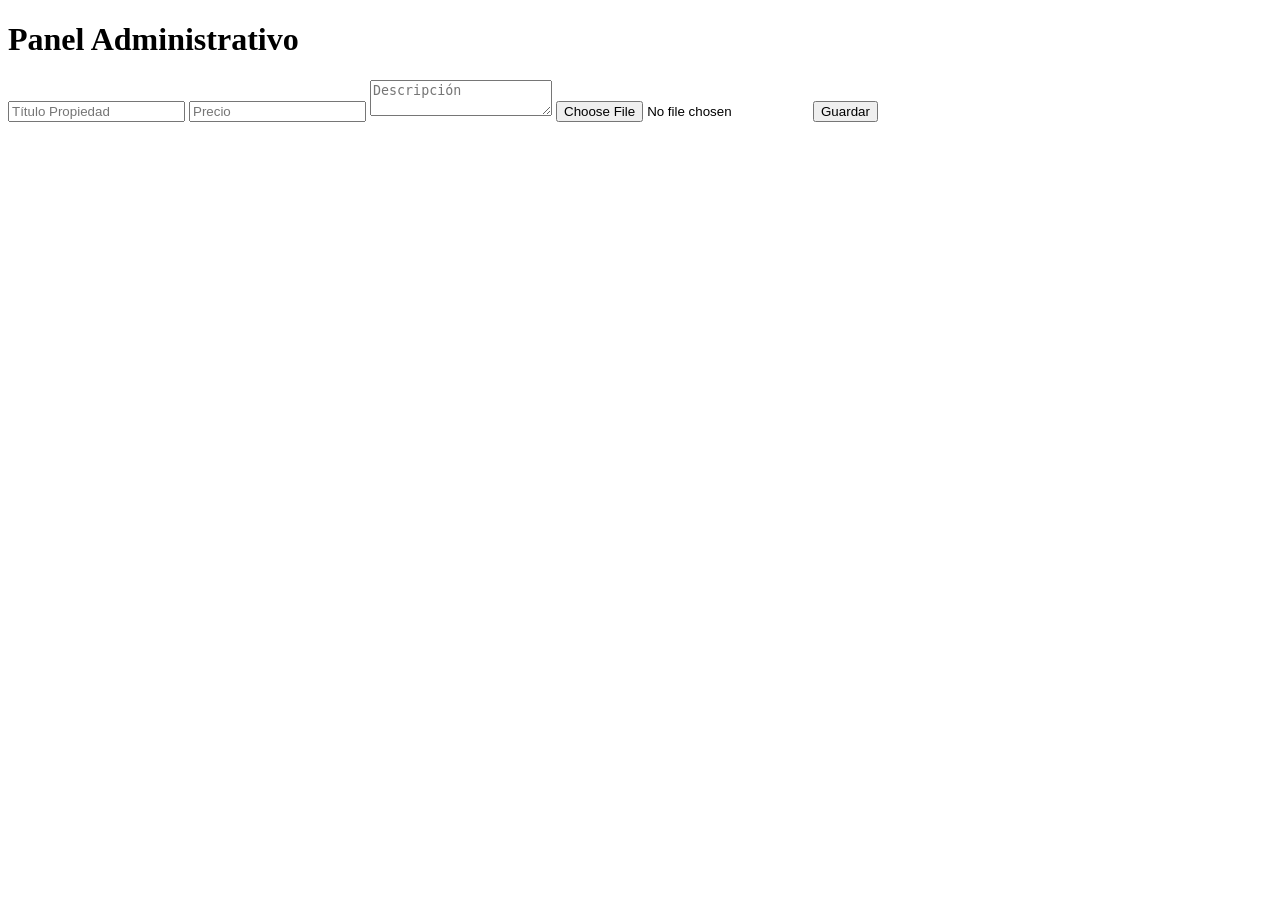
==== contacto.html @ e04fdd80 "first commit" ====
<!DOCTYPE html>
<html>

<head>
<title>Dashboard</title>
<link rel="stylesheet" href="dashboard.css">
</head>

<body>

<h1>Panel Administrativo</h1>

<form>

<input type="text"
placeholder="Título Propiedad">

<input type="text"
placeholder="Precio">

<textarea
placeholder="Descripción">
</textarea>

<input type="file">

<button type="submit">
Guardar
</button>

</form>

<div id="listadoPropiedades">

</div>

</body>
</html>
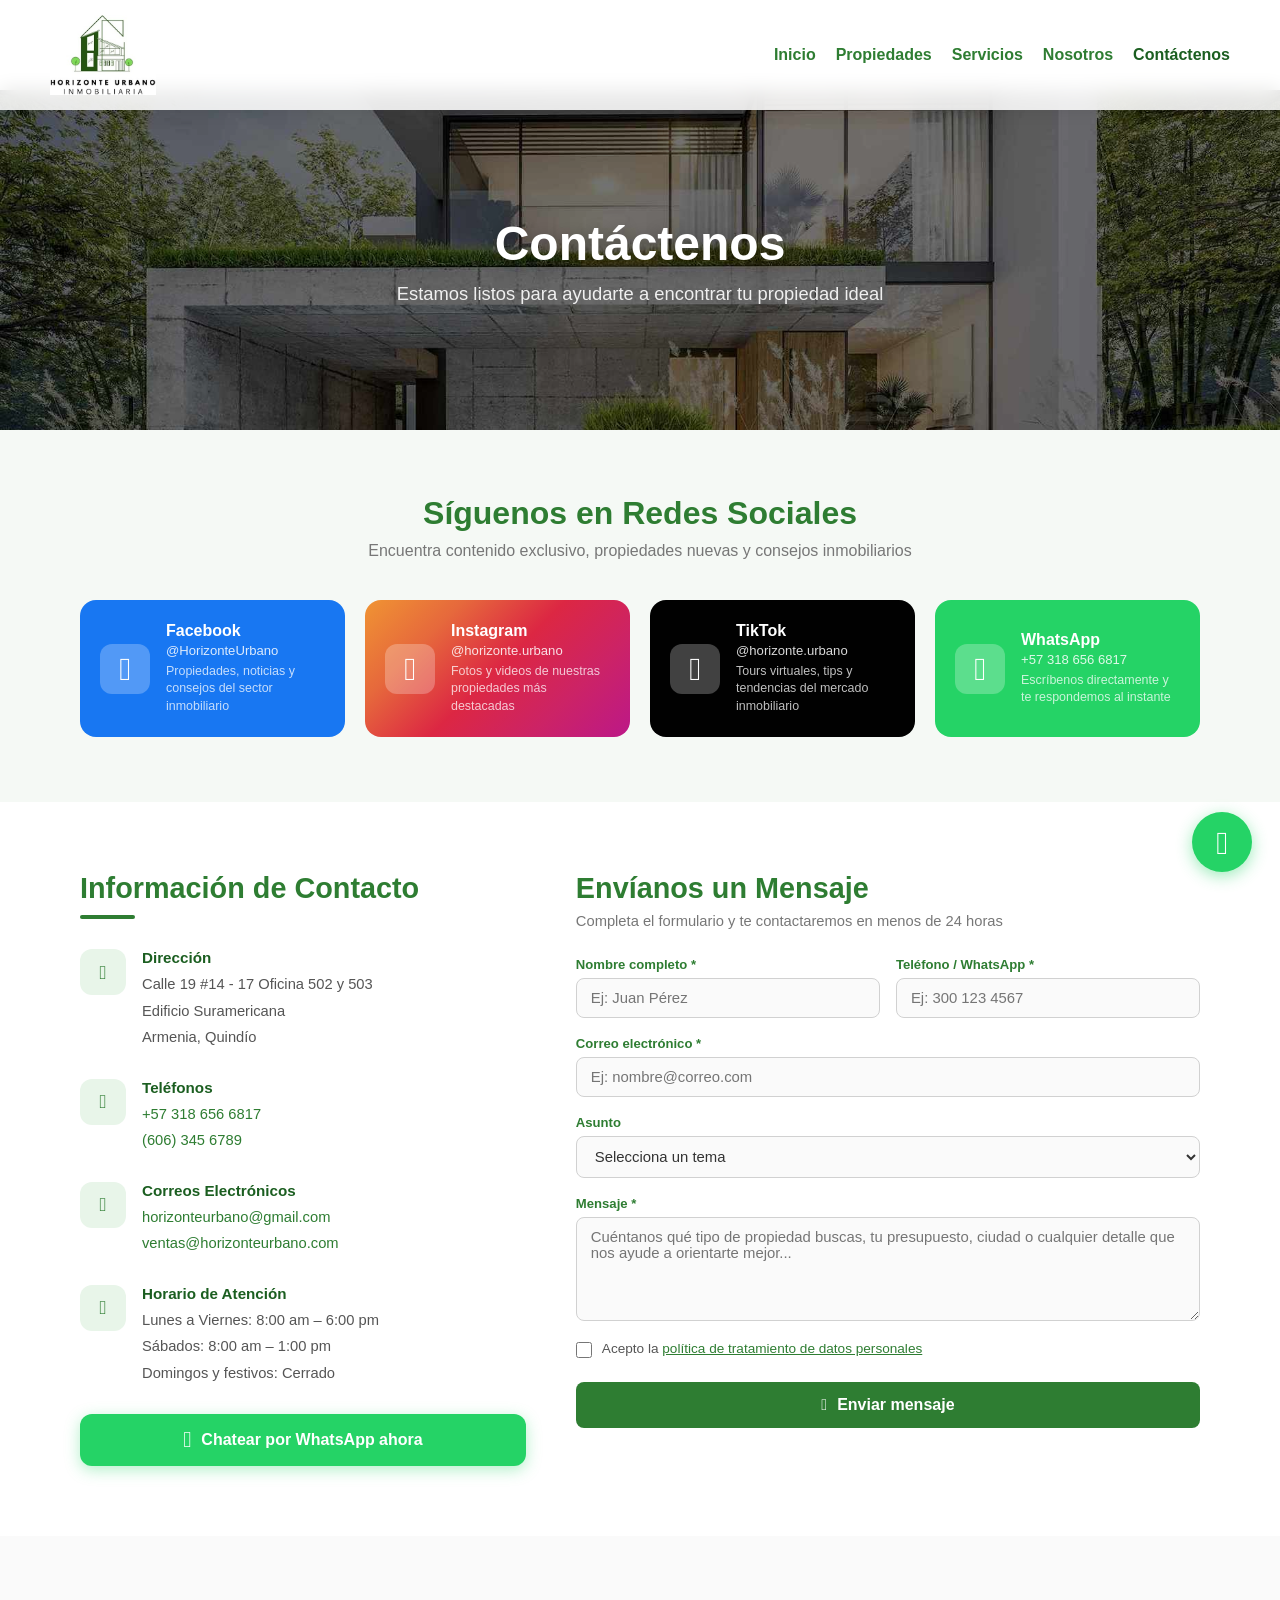
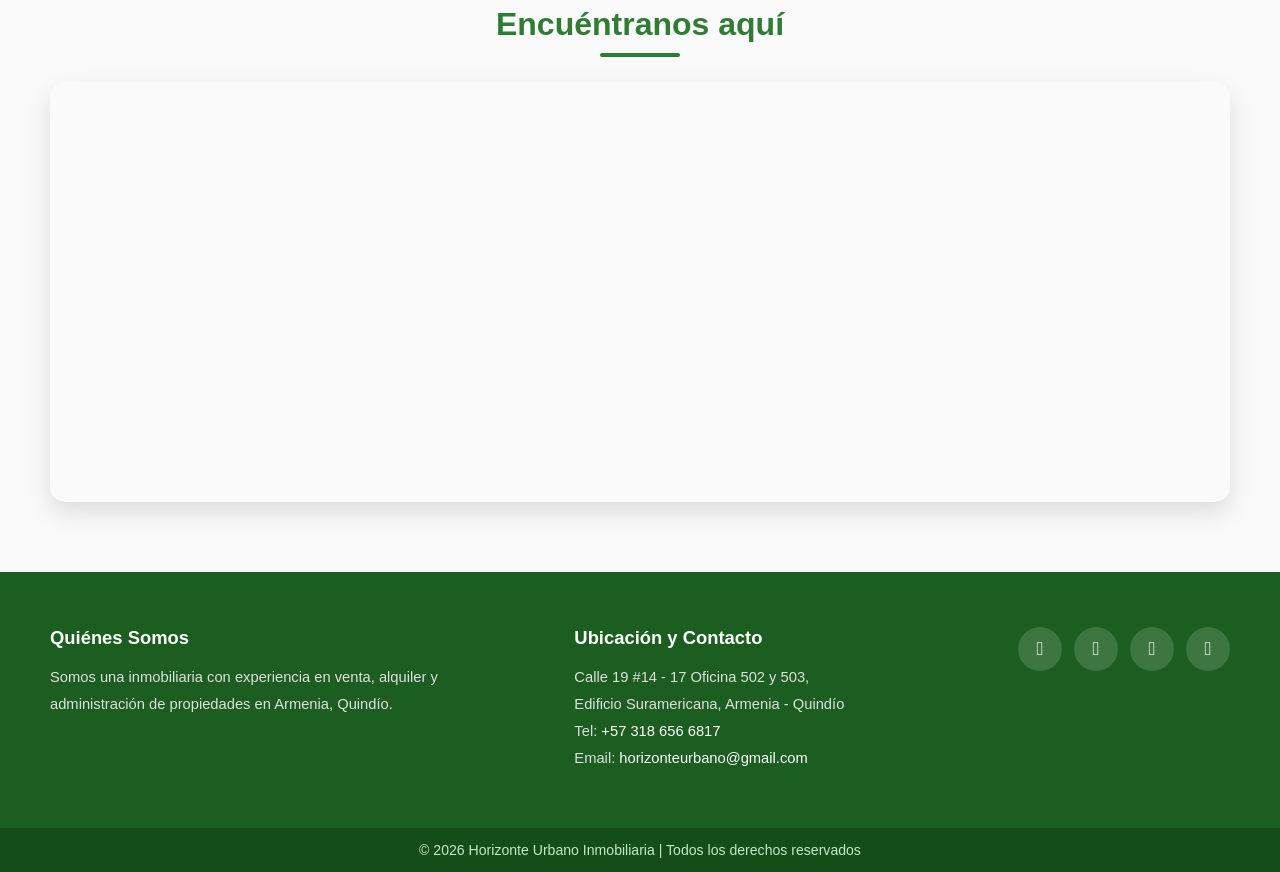
==== commit 1d4600d3: "Add files via upload" ====
--- a/contacto.html
+++ b/contacto.html
@@ -1,38 +1,366 @@
 <!DOCTYPE html>
-<html>
-
+<html lang="es">
+
+<!-- =========================================
+     HEAD
+========================================= -->
 <head>
-<title>Dashboard</title>
-<link rel="stylesheet" href="dashboard.css">
+    <meta charset="UTF-8">
+    <meta name="viewport" content="width=device-width, initial-scale=1.0">
+    <title>Contáctenos | Horizonte Urbano Inmobiliaria</title>
+
+    <!-- CSS Principal -->
+    <link rel="stylesheet" href="css/styles.css">
+
+    <!-- CSS exclusivo de esta página -->
+    <link rel="stylesheet" href="css/contacto.css">
+
+    <!-- Font Awesome -->
+    <link rel="stylesheet"
+        href="https://cdnjs.cloudflare.com/ajax/libs/font-awesome/6.5.1/css/all.min.css">
 </head>
 
 <body>
 
-<h1>Panel Administrativo</h1>
-
-<form>
-
-<input type="text"
-placeholder="Título Propiedad">
-
-<input type="text"
-placeholder="Precio">
-
-<textarea
-placeholder="Descripción">
-</textarea>
-
-<input type="file">
-
-<button type="submit">
-Guardar
-</button>
-
-</form>
-
-<div id="listadoPropiedades">
-
+
+<!-- =========================================
+     HEADER
+========================================= -->
+<header>
+
+    <div class="logo">
+        <img src="img/logo.jpg" alt="Horizonte Urbano Inmobiliaria">
+    </div>
+
+    <nav>
+        <ul>
+            <li><a href="index.html">Inicio</a></li>
+            <li><a href="propiedades.html">Propiedades</a></li>
+            <li><a href="index.html#servicios">Servicios</a></li>
+            <li><a href="nosotros.html">Nosotros</a></li>
+            <li><a href="contacto.html" class="active">Contáctenos</a></li>
+        </ul>
+    </nav>
+
+</header>
+
+
+<!-- =========================================
+     HERO CONTACTO
+========================================= -->
+<section class="con-hero">
+    <div class="con-hero-overlay"></div>
+    <div class="con-hero-content">
+        <h1>Contáctenos</h1>
+        <p>Estamos listos para ayudarte a encontrar tu propiedad ideal</p>
+    </div>
+</section>
+
+
+<!-- =========================================
+     REDES SOCIALES
+========================================= -->
+<section class="con-redes">
+
+    <h2>Síguenos en Redes Sociales</h2>
+    <p class="con-redes-sub">Encuentra contenido exclusivo, propiedades nuevas y consejos inmobiliarios</p>
+
+    <div class="redes-grid">
+
+        <a href="https://www.facebook.com/" target="_blank" rel="noopener" class="red-card red-facebook">
+            <i class="fab fa-facebook-f"></i>
+            <div>
+                <span class="red-nombre">Facebook</span>
+                <span class="red-usuario">@HorizonteUrbano</span>
+                <span class="red-desc">Propiedades, noticias y consejos del sector inmobiliario</span>
+            </div>
+        </a>
+
+        <a href="https://www.instagram.com/" target="_blank" rel="noopener" class="red-card red-instagram">
+            <i class="fab fa-instagram"></i>
+            <div>
+                <span class="red-nombre">Instagram</span>
+                <span class="red-usuario">@horizonte.urbano</span>
+                <span class="red-desc">Fotos y videos de nuestras propiedades más destacadas</span>
+            </div>
+        </a>
+
+        <a href="https://www.tiktok.com/" target="_blank" rel="noopener" class="red-card red-tiktok">
+            <i class="fab fa-tiktok"></i>
+            <div>
+                <span class="red-nombre">TikTok</span>
+                <span class="red-usuario">@horizonte.urbano</span>
+                <span class="red-desc">Tours virtuales, tips y tendencias del mercado inmobiliario</span>
+            </div>
+        </a>
+
+        <a href="https://wa.me/573186566817" target="_blank" rel="noopener" class="red-card red-whatsapp">
+            <i class="fab fa-whatsapp"></i>
+            <div>
+                <span class="red-nombre">WhatsApp</span>
+                <span class="red-usuario">+57 318 656 6817</span>
+                <span class="red-desc">Escríbenos directamente y te respondemos al instante</span>
+            </div>
+        </a>
+
+    </div>
+
+</section>
+
+
+<!-- =========================================
+     DATOS DE CONTACTO + FORMULARIO
+========================================= -->
+<section class="con-main">
+
+    <!-- INFORMACIÓN DE CONTACTO -->
+    <div class="con-info">
+
+        <h2>Información de Contacto</h2>
+
+        <div class="info-item">
+            <div class="info-icono"><i class="fas fa-map-marker-alt"></i></div>
+            <div>
+                <strong>Dirección</strong>
+                <p>Calle 19 #14 - 17 Oficina 502 y 503<br>
+                   Edificio Suramericana<br>
+                   Armenia, Quindío</p>
+            </div>
+        </div>
+
+        <div class="info-item">
+            <div class="info-icono"><i class="fas fa-phone-alt"></i></div>
+            <div>
+                <strong>Teléfonos</strong>
+                <p>
+                    <a href="tel:+573186566817">+57 318 656 6817</a><br>
+                    <a href="tel:+576063456789">(606) 345 6789</a>
+                </p>
+            </div>
+        </div>
+
+        <div class="info-item">
+            <div class="info-icono"><i class="fas fa-envelope"></i></div>
+            <div>
+                <strong>Correos Electrónicos</strong>
+                <p>
+                    <a href="mailto:horizonteurbano@gmail.com">horizonteurbano@gmail.com</a><br>
+                    <a href="mailto:ventas@horizonteurbano.com">ventas@horizonteurbano.com</a>
+                </p>
+            </div>
+        </div>
+
+        <div class="info-item">
+            <div class="info-icono"><i class="fas fa-clock"></i></div>
+            <div>
+                <strong>Horario de Atención</strong>
+                <p>
+                    Lunes a Viernes: 8:00 am – 6:00 pm<br>
+                    Sábados: 8:00 am – 1:00 pm<br>
+                    Domingos y festivos: Cerrado
+                </p>
+            </div>
+        </div>
+
+        <!-- BOTÓN DIRECTO WHATSAPP -->
+        <a href="https://wa.me/573186566817?text=Hola%2C%20me%20gustar%C3%ADa%20recibir%20informaci%C3%B3n%20sobre%20sus%20propiedades."
+            target="_blank" rel="noopener" class="btn-whatsapp-grande">
+            <i class="fab fa-whatsapp"></i>
+            Chatear por WhatsApp ahora
+        </a>
+
+    </div>
+
+
+    <!-- FORMULARIO DE CONTACTO -->
+    <div class="con-form">
+
+        <h2>Envíanos un Mensaje</h2>
+        <p class="form-sub">Completa el formulario y te contactaremos en menos de 24 horas</p>
+
+        <form id="formContacto" novalidate>
+
+            <div class="form-fila">
+                <div class="form-campo">
+                    <label for="nombre">Nombre completo *</label>
+                    <input type="text" id="nombre" placeholder="Ej: Juan Pérez" required>
+                </div>
+                <div class="form-campo">
+                    <label for="telefono">Teléfono / WhatsApp *</label>
+                    <input type="tel" id="telefono" placeholder="Ej: 300 123 4567" required>
+                </div>
+            </div>
+
+            <div class="form-campo">
+                <label for="email">Correo electrónico *</label>
+                <input type="email" id="email" placeholder="Ej: nombre@correo.com" required>
+            </div>
+
+            <div class="form-campo">
+                <label for="asunto">Asunto</label>
+                <select id="asunto">
+                    <option value="">Selecciona un tema</option>
+                    <option value="compra">Quiero comprar una propiedad</option>
+                    <option value="arriendo">Quiero arrendar una propiedad</option>
+                    <option value="vender">Quiero vender mi propiedad</option>
+                    <option value="admin">Administración de propiedad horizontal</option>
+                    <option value="otro">Otro</option>
+                </select>
+            </div>
+
+            <div class="form-campo">
+                <label for="mensaje">Mensaje *</label>
+                <textarea id="mensaje" rows="5"
+                    placeholder="Cuéntanos qué tipo de propiedad buscas, tu presupuesto, ciudad o cualquier detalle que nos ayude a orientarte mejor..." required></textarea>
+            </div>
+
+            <div class="form-check">
+                <input type="checkbox" id="politica" required>
+                <label for="politica">
+                    Acepto la <a href="#">política de tratamiento de datos personales</a>
+                </label>
+            </div>
+
+            <button type="submit" class="btn-enviar" id="btnEnviar">
+                <i class="fas fa-paper-plane"></i>
+                Enviar mensaje
+            </button>
+
+            <!-- Mensaje de confirmación -->
+            <div id="msgExito" class="msg-exito" style="display:none;">
+                <i class="fas fa-check-circle"></i>
+                ¡Mensaje enviado! Te contactaremos pronto.
+            </div>
+
+            <div id="msgError" class="msg-error" style="display:none;">
+                <i class="fas fa-exclamation-circle"></i>
+                Por favor completa todos los campos obligatorios.
+            </div>
+
+        </form>
+
+    </div>
+
+</section>
+
+
+<!-- =========================================
+     MAPA
+========================================= -->
+<section class="mapa">
+
+    <h2>Encuéntranos aquí</h2>
+
+    <iframe
+        src="https://www.google.com/maps/embed?pb=!1m18!1m12!1m3!1d3976.5!2d-75.6812!3d4.5339!2m3!1f0!2f0!3f0!3m2!1i1024!2i768!4f13.1!3m3!1m2!1s0x8e38f5a3a3b3b3b3%3A0x0!2sArmenia%2C+Quind%C3%ADo!5e0!3m2!1ses!2sco!4v1680000000000"
+        width="100%"
+        height="420"
+        style="border:0;"
+        allowfullscreen=""
+        loading="lazy"
+        referrerpolicy="no-referrer-when-downgrade"
+        title="Ubicación Horizonte Urbano Inmobiliaria - Armenia Quindío">
+    </iframe>
+
+</section>
+
+
+<!-- =========================================
+     FOOTER
+========================================= -->
+<footer>
+
+    <div class="quienes-somos">
+        <h3>Quiénes Somos</h3>
+        <p>
+            Somos una inmobiliaria con experiencia en
+            venta, alquiler y administración de propiedades
+            en Armenia, Quindío.
+        </p>
+    </div>
+
+    <div class="contacto">
+        <h3>Ubicación y Contacto</h3>
+        <p>
+            Calle 19 #14 - 17 Oficina 502 y 503,<br>
+            Edificio Suramericana, Armenia - Quindío
+        </p>
+        <p>Tel: <a href="tel:+573186566817">+57 318 656 6817</a></p>
+        <p>Email: <a href="mailto:horizonteurbano@gmail.com">horizonteurbano@gmail.com</a></p>
+    </div>
+
+    <div class="redes">
+        <a href="#" aria-label="Facebook"><i class="fab fa-facebook-f"></i></a>
+        <a href="#" aria-label="Instagram"><i class="fab fa-instagram"></i></a>
+        <a href="#" aria-label="TikTok"><i class="fab fa-tiktok"></i></a>
+        <a href="https://wa.me/573186566817" aria-label="WhatsApp" target="_blank" rel="noopener">
+            <i class="fab fa-whatsapp"></i>
+        </a>
+    </div>
+
+</footer>
+
+
+<!-- =========================================
+     COPYRIGHT
+========================================= -->
+<div class="copyright">
+    © 2026 Horizonte Urbano Inmobiliaria | Todos los derechos reservados
 </div>
 
+
+<!-- =========================================
+     BOTÓN FLOTANTE WHATSAPP
+========================================= -->
+<a href="https://wa.me/573186566817"
+    class="whatsapp"
+    target="_blank"
+    rel="noopener"
+    aria-label="Contactar por WhatsApp">
+    <i class="fab fa-whatsapp"></i>
+</a>
+
+
+<!-- =========================================
+     JAVASCRIPT — Validación del formulario
+========================================= -->
+<script>
+document.getElementById("formContacto").addEventListener("submit", function(e) {
+    e.preventDefault();
+
+    const nombre   = document.getElementById("nombre").value.trim();
+    const telefono = document.getElementById("telefono").value.trim();
+    const email    = document.getElementById("email").value.trim();
+    const mensaje  = document.getElementById("mensaje").value.trim();
+    const politica = document.getElementById("politica").checked;
+
+    const msgExito = document.getElementById("msgExito");
+    const msgError = document.getElementById("msgError");
+
+    msgExito.style.display = "none";
+    msgError.style.display = "none";
+
+    if (!nombre || !telefono || !email || !mensaje || !politica) {
+        msgError.style.display = "flex";
+        msgError.scrollIntoView({ behavior: "smooth", block: "center" });
+        return;
+    }
+
+    // Simulación de envío exitoso
+    // Aquí puedes conectar tu backend o servicio como EmailJS, Formspree, etc.
+    const btn = document.getElementById("btnEnviar");
+    btn.disabled = true;
+    btn.innerHTML = '<i class="fas fa-spinner fa-spin"></i> Enviando...';
+
+    setTimeout(() => {
+        btn.innerHTML = '<i class="fas fa-paper-plane"></i> Enviar mensaje';
+        btn.disabled = false;
+        msgExito.style.display = "flex";
+        this.reset();
+        msgExito.scrollIntoView({ behavior: "smooth", block: "center" });
+    }, 1500);
+});
+</script>
+
 </body>
-</html>+</html>
--- a/css/styles.css
+++ b/css/styles.css
@@ -0,0 +1,1078 @@
+/* =========================================================
+   HORIZONTE URBANO INMOBILIARIA - CSS PRINCIPAL
+   Versión corregida — márgenes y bordes unificados
+========================================================= */
+
+
+/* =========================================================
+   RESET Y GLOBAL
+========================================================= */
+
+*, *::before, *::after {
+    margin: 0;
+    padding: 0;
+    box-sizing: border-box;
+    font-family: Arial, sans-serif;
+}
+
+html {
+    scroll-behavior: smooth;
+}
+
+html, body {
+    width: 100%;
+    overflow-x: hidden;
+}
+
+body {
+    padding-top: 90px;
+    background: #ffffff;
+}
+
+
+/* =========================================================
+   UTILIDAD — CONTENEDOR CENTRADO
+   Úsalo para limitar el ancho interno de las secciones
+========================================================= */
+
+.contenedor {
+    width: 100%;
+    max-width: 1200px;
+    margin: 0 auto;
+    padding: 0 50px;
+}
+
+
+/* =========================================================
+   HEADER FIJO
+========================================================= */
+
+header {
+    position: fixed;
+    top: 0;
+    left: 0;
+    width: 100%;
+    z-index: 1000;
+
+    display: flex;
+    justify-content: space-between;
+    align-items: center;
+
+    padding: 15px 50px;
+
+    background: rgba(255, 255, 255, 0.88);
+    backdrop-filter: blur(10px);
+    -webkit-backdrop-filter: blur(10px);
+
+    box-shadow: 0 2px 15px rgba(0, 0, 0, 0.08);
+}
+
+.logo img {
+    height: 80px;
+    display: block;
+}
+
+nav ul {
+    display: flex;
+    gap: 20px;
+    list-style: none;
+}
+
+nav a {
+    text-decoration: none;
+    color: #2E7D32;
+    font-weight: bold;
+    transition: color 0.3s;
+    white-space: nowrap;
+}
+
+nav a:hover,
+nav a.active {
+    color: #1b5e20;
+}
+
+
+/* =========================================================
+   HERO CONTAINER
+========================================================= */
+
+.hero-container {
+    position: relative;
+    height: 100vh;
+    width: 100%;
+    overflow: hidden;
+}
+
+
+/* =========================================================
+   CARRUSEL DE FONDO
+========================================================= */
+
+.hero-slides {
+    position: absolute;
+    inset: 0;
+    z-index: 1;
+}
+
+.hero-slides img {
+    position: absolute;
+    inset: 0;
+    width: 100%;
+    height: 100%;
+    object-fit: cover;
+    opacity: 0;
+    transition: opacity 1.5s ease-in-out;
+    will-change: opacity;
+}
+
+.hero-slides img.active {
+    opacity: 1;
+}
+
+
+/* =========================================================
+   OVERLAY OSCURO
+========================================================= */
+
+.hero-container::before {
+    content: "";
+    position: absolute;
+    inset: 0;
+    background: rgba(0, 0, 0, 0.38);
+    z-index: 2;
+}
+
+
+/* =========================================================
+   CONTENIDO HERO
+========================================================= */
+
+.hero {
+    position: relative;
+    z-index: 3;
+
+    display: grid;
+    grid-template-columns: 420px 1fr;
+    align-items: center;
+
+    height: 100vh;
+    padding: 0 50px;
+    gap: 40px;
+}
+
+
+/* =========================================================
+   BUSCADOR AVANZADO
+========================================================= */
+
+.buscador-box {
+    background: rgba(255, 255, 255, 0.75);
+    backdrop-filter: blur(15px);
+    -webkit-backdrop-filter: blur(15px);
+    border: 1px solid rgba(255, 255, 255, 0.5);
+    border-radius: 20px;
+    padding: 30px;
+    box-shadow: 0 15px 35px rgba(0, 0, 0, 0.25);
+    width: 100%;
+}
+
+.buscador-box h3 {
+    color: #2E7D32;
+    margin-bottom: 20px;
+    font-size: 1.2rem;
+    border-left: 4px solid #2E7D32;
+    padding-left: 10px;
+}
+
+.grid-form {
+    display: grid;
+    grid-template-columns: 1fr 1fr;
+    gap: 12px;
+}
+
+.campo {
+    display: flex;
+    flex-direction: column;
+}
+
+.campo label {
+    font-size: 0.75rem;
+    font-weight: 700;
+    color: #2E7D32;
+    margin-bottom: 4px;
+}
+
+.campo input,
+.campo select {
+    padding: 8px;
+    border: 1px solid #d1d1d1;
+    border-radius: 6px;
+    background: rgba(255, 255, 255, 0.85);
+    font-size: 0.8rem;
+    outline: none;
+    transition: border-color 0.2s;
+    width: 100%;
+}
+
+.campo input:focus,
+.campo select:focus {
+    border-color: #2E7D32;
+}
+
+.btn-buscar {
+    grid-column: span 2;
+    background: #2E7D32;
+    color: white;
+    padding: 12px;
+    border: none;
+    border-radius: 6px;
+    font-weight: bold;
+    font-size: 0.95rem;
+    cursor: pointer;
+    transition: background 0.3s, transform 0.2s;
+    width: 100%;
+}
+
+.btn-buscar:hover {
+    background: #1b5e20;
+    transform: scale(1.02);
+}
+
+
+/* =========================================================
+   TEXTO HERO
+========================================================= */
+
+.hero-text {
+    color: white;
+    max-width: 600px;
+}
+
+.hero-text h1 {
+    font-size: 3.2rem;
+    font-weight: 800;
+    line-height: 1.2;
+    text-shadow: 0 5px 20px rgba(0, 0, 0, 0.4);
+}
+
+.hero-text p {
+    font-size: 1.2rem;
+    margin-top: 15px;
+    opacity: 0.95;
+}
+
+.hero-text .btn {
+    margin-top: 20px;
+    display: inline-block;
+    background: #2E7D32;
+    color: white;
+    padding: 12px 25px;
+    border-radius: 8px;
+    font-weight: bold;
+    text-decoration: none;
+    transition: background 0.3s;
+}
+
+.hero-text .btn:hover {
+    background: #1b5e20;
+}
+
+
+/* =========================================================
+   SERVICIOS — SECCIÓN INDEX
+========================================================= */
+
+.servicios {
+    padding: 80px 0;
+    text-align: center;
+    background: #fdfdfd;
+}
+
+.servicios h2 {
+    font-size: 2.2rem;
+    color: #2E7D32;
+    margin-bottom: 50px;
+    padding: 0 20px;
+}
+
+/* Grid de cards del index */
+.cards {
+    display: grid;
+    grid-template-columns: repeat(auto-fit, minmax(280px, 1fr));
+    gap: 28px;
+    max-width: 1200px;
+    margin: 0 auto;
+    padding: 0 50px;
+}
+
+.card {
+    background: white;
+    padding: 36px 28px;
+    border-radius: 20px;
+    box-shadow: 0 8px 22px rgba(0, 0, 0, 0.06);
+    transition: transform 0.3s ease, box-shadow 0.3s ease, border-color 0.3s;
+    border: 1px solid #f0f0f0;
+    text-align: center;
+    display: flex;
+    flex-direction: column;
+    align-items: center;
+    position: relative;
+    overflow: hidden;
+}
+
+/* Línea superior animada */
+.card::before {
+    content: "";
+    position: absolute;
+    top: 0; left: 0;
+    width: 100%; height: 3px;
+    background: linear-gradient(90deg, #2E7D32, #66BB6A);
+    transform: scaleX(0);
+    transform-origin: left;
+    transition: transform 0.3s ease;
+}
+
+.card:hover::before { transform: scaleX(1); }
+
+/* Card como enlace */
+.card-link {
+    text-decoration: none;
+    color: inherit;
+    cursor: pointer;
+}
+
+.card:hover {
+    transform: translateY(-8px);
+    box-shadow: 0 20px 40px rgba(0, 0, 0, 0.1);
+    border-color: #c8e6c9;
+}
+
+/* Ícono dentro de la card */
+.card-icono {
+    width: 62px;
+    height: 62px;
+    background: #e8f5e9;
+    border-radius: 16px;
+    display: flex;
+    align-items: center;
+    justify-content: center;
+    font-size: 1.6rem;
+    color: #2E7D32;
+    margin-bottom: 18px;
+    transition: background 0.3s, transform 0.3s;
+}
+
+.card:hover .card-icono {
+    background: #2E7D32;
+    color: white;
+    transform: rotate(-6deg) scale(1.1);
+}
+
+.card h3 {
+    margin-bottom: 12px;
+    color: #1b5e20;
+    font-size: 1.05rem;
+    font-weight: 700;
+}
+
+.card p {
+    color: #666;
+    line-height: 1.65;
+    font-size: 0.92rem;
+    margin-bottom: 18px;
+    flex: 1;
+}
+
+.card-tag {
+    display: inline-block;
+    background: #e8f5e9;
+    color: #2E7D32;
+    font-size: 0.78rem;
+    font-weight: 700;
+    padding: 5px 14px;
+    border-radius: 20px;
+    transition: background 0.3s, color 0.3s;
+}
+
+.card:hover .card-tag {
+    background: #2E7D32;
+    color: white;
+}
+
+
+/* Badge venta/arriendo en tarjetas del index */
+.prop-badge-index {
+    position: absolute;
+    top: 12px;
+    left: 12px;
+    padding: 5px 14px;
+    border-radius: 20px;
+    font-size: 0.75rem;
+    font-weight: 700;
+    letter-spacing: 0.4px;
+    text-transform: uppercase;
+    z-index: 2;
+    pointer-events: none;
+}
+
+/* La tarjeta .property ya tiene position:relative puesto inline en el JS */
+
+
+/* =========================================================
+   PROPIEDADES DESTACADAS — SECCIÓN INDEX
+========================================================= */
+
+#propiedades {
+    padding: 70px 0;
+    background: #fafafa;
+}
+
+#propiedades h2 {
+    font-size: 2rem;
+    color: #2E7D32;
+    text-align: center;
+    margin-bottom: 35px;
+    padding: 0 20px;
+}
+
+.grid {
+    display: grid;
+    grid-template-columns: repeat(auto-fit, minmax(300px, 1fr));
+    gap: 24px;
+    max-width: 1200px;
+    margin: 0 auto;
+    padding: 0 50px;
+}
+
+/* Mensaje cuando no hay resultados */
+.sin-resultados {
+    grid-column: 1 / -1;
+    text-align: center;
+    color: #888;
+    font-size: 1rem;
+    padding: 40px 0;
+}
+
+.property {
+    background: white;
+    border-radius: 12px;
+    overflow: hidden;
+    box-shadow: 0 4px 14px rgba(0, 0, 0, 0.08);
+    transition: transform 0.3s, box-shadow 0.3s;
+}
+
+.property:hover {
+    transform: translateY(-5px);
+    box-shadow: 0 12px 28px rgba(0, 0, 0, 0.12);
+}
+
+.property img {
+    width: 100%;
+    height: 200px;
+    object-fit: cover;
+    display: block;
+}
+
+.property .contenido {
+    padding: 16px 18px 18px;
+}
+
+.property h3 {
+    color: #2E7D32;
+    margin-bottom: 8px;
+    font-size: 1rem;
+}
+
+.property p {
+    color: #555;
+    font-size: 0.88rem;
+    margin-bottom: 4px;
+    line-height: 1.5;
+}
+
+.property .boton {
+    margin-top: 12px;
+    display: inline-block;
+    background: #2E7D32;
+    color: white;
+    border: none;
+    padding: 10px 20px;
+    border-radius: 6px;
+    cursor: pointer;
+    font-size: 0.88rem;
+    font-weight: bold;
+    transition: background 0.3s;
+    width: 100%;
+    text-align: center;
+}
+
+.property .boton:hover {
+    background: #1b5e20;
+}
+
+
+/* =========================================================
+   MAPA
+========================================================= */
+
+.mapa {
+    padding: 70px 50px;
+    background: #fafafa;
+    text-align: center;
+}
+
+.mapa h2 {
+    color: #2E7D32;
+    font-size: 2rem;
+    margin-bottom: 25px;
+}
+
+.mapa h2::after {
+    content: "";
+    display: block;
+    width: 80px;
+    height: 4px;
+    background: #2E7D32;
+    margin: 10px auto 0;
+    border-radius: 10px;
+}
+
+.mapa iframe {
+    border-radius: 15px;
+    box-shadow: 0 10px 25px rgba(0, 0, 0, 0.12);
+    width: 100%;
+    max-width: 100%;
+    display: block;
+}
+
+
+/* =========================================================
+   FOOTER
+========================================================= */
+
+footer {
+    background: #1b5e20;
+    color: white;
+    padding: 55px 50px;
+    display: grid;
+    grid-template-columns: 1.2fr 1fr auto;
+    gap: 40px;
+    align-items: start;
+    width: 100%;
+}
+
+footer h3 {
+    margin-bottom: 15px;
+    font-size: 1.15rem;
+    color: #ffffff;
+}
+
+footer p {
+    line-height: 1.85;
+    color: #e0e0e0;
+    font-size: 0.92rem;
+}
+
+footer a {
+    color: white;
+    text-decoration: none;
+    transition: color 0.3s;
+}
+
+footer a:hover {
+    color: #A5D6A7;
+}
+
+/* Redes Sociales */
+.redes {
+    display: flex;
+    gap: 12px;
+    flex-wrap: wrap;
+}
+
+.redes a {
+    width: 44px;
+    height: 44px;
+    background: rgba(255, 255, 255, 0.15);
+    border-radius: 50%;
+    display: flex;
+    align-items: center;
+    justify-content: center;
+    font-size: 1.2rem;
+    transition: background 0.3s, transform 0.3s;
+    color: white;
+    text-decoration: none;
+}
+
+.redes a:hover {
+    background: #4CAF50;
+    transform: translateY(-4px);
+}
+
+
+/* =========================================================
+   COPYRIGHT
+========================================================= */
+
+.copyright {
+    background: #144d18;
+    text-align: center;
+    padding: 14px 20px;
+    color: #c8e6c9;
+    font-size: 0.88rem;
+    width: 100%;
+}
+
+
+/* =========================================================
+   BOTÓN FLOTANTE WHATSAPP
+========================================================= */
+
+.whatsapp {
+    position: fixed;
+    bottom: 28px;
+    right: 28px;
+    z-index: 999;
+    width: 60px;
+    height: 60px;
+    background: #25D366;
+    color: white;
+    display: flex;
+    align-items: center;
+    justify-content: center;
+    font-size: 32px;
+    border-radius: 50%;
+    text-decoration: none;
+    box-shadow: 0 4px 16px rgba(37, 211, 102, 0.45);
+    transition: transform 0.3s, box-shadow 0.3s;
+}
+
+.whatsapp:hover {
+    transform: scale(1.12);
+    box-shadow: 0 8px 24px rgba(37, 211, 102, 0.5);
+}
+
+
+/* =========================================================
+   RESPONSIVE — TABLET (max 900px)
+========================================================= */
+
+@media (max-width: 900px) {
+
+    /* Header */
+    header {
+        padding: 12px 20px;
+    }
+
+    nav ul {
+        gap: 10px;
+    }
+
+    nav a {
+        font-size: 0.9rem;
+    }
+
+    /* Hero */
+    .hero {
+        grid-template-columns: 1fr;
+        text-align: center;
+        padding: 20px;
+        gap: 20px;
+        align-content: center;
+        height: auto;
+        min-height: 100vh;
+        padding-top: 30px;
+    }
+
+    .buscador-box {
+        width: 100%;
+    }
+
+    .hero-text {
+        max-width: 100%;
+    }
+
+    .hero-text h1 {
+        font-size: 2.2rem;
+    }
+
+    /* Secciones */
+    .servicios {
+        padding: 50px 0;
+    }
+
+    .cards {
+        padding: 0 20px;
+        gap: 20px;
+    }
+
+    #propiedades {
+        padding: 50px 0;
+    }
+
+    .grid {
+        padding: 0 20px;
+        gap: 16px;
+    }
+
+    .mapa {
+        padding: 50px 20px;
+    }
+
+    /* Footer */
+    footer {
+        grid-template-columns: 1fr;
+        text-align: center;
+        padding: 40px 20px;
+        gap: 30px;
+    }
+
+    .redes {
+        justify-content: center;
+    }
+}
+
+
+/* =========================================================
+   RESPONSIVE — MÓVIL (max 480px)
+========================================================= */
+
+@media (max-width: 480px) {
+
+    body {
+        padding-top: 80px;
+    }
+
+    .logo img {
+        height: 55px;
+    }
+
+    nav ul {
+        gap: 6px;
+    }
+
+    nav a {
+        font-size: 0.8rem;
+    }
+
+    .hero-text h1 {
+        font-size: 1.75rem;
+    }
+
+    .hero-text p {
+        font-size: 1rem;
+    }
+
+    .grid-form {
+        grid-template-columns: 1fr;
+    }
+
+    .btn-buscar {
+        grid-column: span 1;
+    }
+
+    .cards {
+        grid-template-columns: 1fr;
+        padding: 0 16px;
+    }
+
+    .grid {
+        grid-template-columns: 1fr;
+        padding: 0 16px;
+    }
+
+    .mapa {
+        padding: 40px 16px;
+    }
+
+    footer {
+        padding: 35px 16px;
+    }
+
+    .whatsapp {
+        width: 52px;
+        height: 52px;
+        font-size: 28px;
+        bottom: 18px;
+        right: 18px;
+    }
+}
+
+
+/* =========================================================
+   MODAL DE DETALLE DE PROPIEDAD
+   (compartido entre index.html y propiedades.html)
+========================================================= */
+
+.modal-overlay {
+    display: none;
+    position: fixed;
+    inset: 0;
+    background: rgba(0, 0, 0, 0.65);
+    z-index: 2000;
+    align-items: center;
+    justify-content: center;
+    padding: 20px;
+}
+
+.modal-overlay.abierto {
+    display: flex;
+}
+
+.modal-box {
+    background: white;
+    border-radius: 20px;
+    width: 100%;
+    max-width: 900px;
+    max-height: 90vh;
+    overflow-y: auto;
+    position: relative;
+}
+
+.modal-cerrar {
+    position: absolute;
+    top: 14px;
+    right: 14px;
+    z-index: 10;
+    background: rgba(0, 0, 0, 0.5);
+    color: white;
+    border: none;
+    width: 36px;
+    height: 36px;
+    border-radius: 50%;
+    font-size: 1rem;
+    cursor: pointer;
+    display: flex;
+    align-items: center;
+    justify-content: center;
+    transition: background 0.2s;
+}
+
+.modal-cerrar:hover { background: rgba(0, 0, 0, 0.85); }
+
+/* Galería */
+.modal-galeria {
+    position: relative;
+    height: 360px;
+    overflow: hidden;
+    border-radius: 20px 20px 0 0;
+}
+
+.modal-galeria img {
+    width: 100%;
+    height: 100%;
+    object-fit: cover;
+    display: block;
+}
+
+.modal-badge {
+    position: absolute;
+    top: 16px;
+    left: 16px;
+    padding: 6px 18px;
+    border-radius: 20px;
+    font-size: 0.8rem;
+    font-weight: 700;
+    text-transform: uppercase;
+    letter-spacing: 0.5px;
+    z-index: 3;
+}
+
+.badge-venta    { background: #2E7D32; color: white; }
+.badge-arriendo { background: #1565C0; color: white; }
+
+.gal-prev,
+.gal-next {
+    position: absolute;
+    top: 50%;
+    transform: translateY(-50%);
+    background: rgba(0, 0, 0, 0.45);
+    color: white;
+    border: none;
+    width: 40px;
+    height: 40px;
+    border-radius: 50%;
+    font-size: 1rem;
+    cursor: pointer;
+    display: flex;
+    align-items: center;
+    justify-content: center;
+    transition: background 0.2s;
+    z-index: 4;
+}
+
+.gal-prev { left: 14px; }
+.gal-next { right: 14px; }
+.gal-prev:hover, .gal-next:hover { background: rgba(0, 0, 0, 0.78); }
+
+.gal-puntos {
+    position: absolute;
+    bottom: 14px;
+    left: 50%;
+    transform: translateX(-50%);
+    display: flex;
+    gap: 7px;
+    z-index: 4;
+}
+
+.gal-punto {
+    width: 9px;
+    height: 9px;
+    border-radius: 50%;
+    background: rgba(255, 255, 255, 0.5);
+    cursor: pointer;
+    transition: background 0.2s;
+}
+
+.gal-punto.activo { background: white; }
+
+/* Info del modal */
+.modal-info { padding: 26px 30px 30px; }
+
+.modal-header-info {
+    display: flex;
+    justify-content: space-between;
+    align-items: flex-start;
+    gap: 16px;
+    margin-bottom: 14px;
+    flex-wrap: wrap;
+}
+
+.modal-header-info h2 {
+    font-size: 1.5rem;
+    color: #1a1a1a;
+    margin-bottom: 5px;
+}
+
+.modal-ubicacion {
+    color: #888;
+    font-size: 0.88rem;
+    display: flex;
+    align-items: center;
+    gap: 5px;
+}
+
+.modal-ubicacion i { color: #2E7D32; }
+
+.modal-precio {
+    color: #2E7D32;
+    font-size: 1.6rem;
+    font-weight: 800;
+    white-space: nowrap;
+}
+
+/* Chips */
+.modal-chips {
+    display: flex;
+    gap: 8px;
+    flex-wrap: wrap;
+    margin-bottom: 16px;
+}
+
+.chip {
+    background: #f0f7f0;
+    color: #2E7D32;
+    border: 1px solid #c8e6c9;
+    padding: 5px 13px;
+    border-radius: 20px;
+    font-size: 0.8rem;
+    font-weight: 600;
+    display: flex;
+    align-items: center;
+    gap: 5px;
+}
+
+.modal-descripcion {
+    color: #555;
+    font-size: 0.93rem;
+    line-height: 1.8;
+    margin-bottom: 20px;
+    border-top: 1px solid #f0f0f0;
+    padding-top: 16px;
+}
+
+/* Tabla de características */
+.modal-caracteristicas {
+    display: grid;
+    grid-template-columns: repeat(3, 1fr);
+    gap: 10px;
+    margin-bottom: 24px;
+}
+
+.caract-item {
+    background: #fafafa;
+    border: 1px solid #eee;
+    border-radius: 10px;
+    padding: 11px 13px;
+    display: flex;
+    flex-direction: column;
+    gap: 3px;
+}
+
+.caract-label {
+    font-size: 0.72rem;
+    color: #999;
+    text-transform: uppercase;
+    letter-spacing: 0.4px;
+}
+
+.caract-valor {
+    font-size: 0.92rem;
+    font-weight: 700;
+    color: #222;
+}
+
+/* Botones del modal */
+.modal-acciones {
+    display: flex;
+    gap: 12px;
+    flex-wrap: wrap;
+}
+
+.btn-modal-wa {
+    flex: 1;
+    background: #25D366;
+    color: white;
+    text-decoration: none;
+    padding: 13px 18px;
+    border-radius: 10px;
+    font-weight: 700;
+    font-size: 0.93rem;
+    display: flex;
+    align-items: center;
+    justify-content: center;
+    gap: 8px;
+    transition: background 0.3s, transform 0.2s;
+    box-shadow: 0 4px 14px rgba(37, 211, 102, 0.3);
+}
+
+.btn-modal-wa:hover { background: #1ebe5d; transform: scale(1.02); }
+
+.btn-modal-contacto {
+    flex: 1;
+    background: white;
+    color: #2E7D32;
+    border: 2px solid #2E7D32;
+    text-decoration: none;
+    padding: 13px 18px;
+    border-radius: 10px;
+    font-weight: 700;
+    font-size: 0.93rem;
+    display: flex;
+    align-items: center;
+    justify-content: center;
+    gap: 8px;
+    transition: background 0.3s, color 0.3s;
+}
+
+.btn-modal-contacto:hover { background: #2E7D32; color: white; }
+
+/* Responsive modal */
+@media (max-width: 600px) {
+    .modal-galeria { height: 220px; }
+    .modal-info { padding: 16px; }
+    .modal-caracteristicas { grid-template-columns: repeat(2, 1fr); }
+    .modal-acciones { flex-direction: column; }
+    .modal-header-info { flex-direction: column; gap: 6px; }
+}
+
--- a/css/contacto.css
+++ b/css/contacto.css
@@ -0,0 +1,430 @@
+/* =========================================================
+   CONTACTO.CSS — Estilos exclusivos de la página Contacto
+========================================================= */
+
+
+/* =========================================================
+   HERO CONTACTO
+========================================================= */
+
+.con-hero {
+    position: relative;
+    height: 340px;
+    background: url('../img/2.jpg') center center / cover no-repeat;
+    display: flex;
+    align-items: center;
+    justify-content: center;
+    text-align: center;
+}
+
+.con-hero-overlay {
+    position: absolute;
+    inset: 0;
+    background: rgba(0, 0, 0, 0.55);
+}
+
+.con-hero-content {
+    position: relative;
+    z-index: 2;
+    color: white;
+}
+
+.con-hero-content h1 {
+    font-size: 3rem;
+    font-weight: 800;
+    text-shadow: 0 4px 15px rgba(0, 0, 0, 0.4);
+    margin-bottom: 12px;
+}
+
+.con-hero-content p {
+    font-size: 1.15rem;
+    opacity: 0.9;
+}
+
+
+/* =========================================================
+   SECCIÓN REDES SOCIALES
+========================================================= */
+
+.con-redes {
+    padding: 65px 80px;
+    background: #f5f9f5;
+    text-align: center;
+}
+
+.con-redes h2 {
+    font-size: 2rem;
+    color: #2E7D32;
+    margin-bottom: 10px;
+}
+
+.con-redes-sub {
+    color: #777;
+    margin-bottom: 40px;
+    font-size: 1rem;
+}
+
+.redes-grid {
+    display: grid;
+    grid-template-columns: repeat(4, 1fr);
+    gap: 20px;
+}
+
+.red-card {
+    display: flex;
+    align-items: center;
+    gap: 16px;
+    padding: 22px 20px;
+    border-radius: 16px;
+    text-decoration: none;
+    transition: transform 0.3s, box-shadow 0.3s;
+    text-align: left;
+}
+
+.red-card:hover {
+    transform: translateY(-5px);
+    box-shadow: 0 12px 30px rgba(0, 0, 0, 0.15);
+}
+
+.red-card > i {
+    font-size: 2rem;
+    flex-shrink: 0;
+    width: 50px;
+    height: 50px;
+    display: flex;
+    align-items: center;
+    justify-content: center;
+    border-radius: 12px;
+    background: rgba(255, 255, 255, 0.25);
+}
+
+.red-card > div {
+    display: flex;
+    flex-direction: column;
+    gap: 3px;
+}
+
+.red-nombre {
+    font-size: 1rem;
+    font-weight: 700;
+}
+
+.red-usuario {
+    font-size: 0.82rem;
+    opacity: 0.85;
+}
+
+.red-desc {
+    font-size: 0.78rem;
+    opacity: 0.75;
+    line-height: 1.4;
+    margin-top: 2px;
+}
+
+/* Colores de cada red */
+.red-facebook  { background: #1877F2; color: white; }
+.red-instagram { background: linear-gradient(135deg, #f09433, #e6683c, #dc2743, #cc2366, #bc1888); color: white; }
+.red-tiktok    { background: #010101; color: white; }
+.red-whatsapp  { background: #25D366; color: white; }
+
+
+/* =========================================================
+   SECCIÓN PRINCIPAL: INFO + FORMULARIO
+========================================================= */
+
+.con-main {
+    display: grid;
+    grid-template-columns: 1fr 1.4fr;
+    gap: 50px;
+    padding: 70px 80px;
+    background: #ffffff;
+    align-items: start;
+}
+
+
+/* =========================================================
+   INFORMACIÓN DE CONTACTO
+========================================================= */
+
+.con-info h2 {
+    font-size: 1.8rem;
+    color: #2E7D32;
+    margin-bottom: 30px;
+    position: relative;
+}
+
+.con-info h2::after {
+    content: "";
+    display: block;
+    width: 55px;
+    height: 4px;
+    background: #2E7D32;
+    border-radius: 10px;
+    margin-top: 10px;
+}
+
+.info-item {
+    display: flex;
+    align-items: flex-start;
+    gap: 16px;
+    margin-bottom: 28px;
+}
+
+.info-icono {
+    width: 46px;
+    height: 46px;
+    background: #e8f5e9;
+    border-radius: 12px;
+    display: flex;
+    align-items: center;
+    justify-content: center;
+    font-size: 1.2rem;
+    color: #2E7D32;
+    flex-shrink: 0;
+}
+
+.info-item strong {
+    display: block;
+    color: #1b5e20;
+    font-size: 0.95rem;
+    margin-bottom: 5px;
+}
+
+.info-item p {
+    color: #555;
+    font-size: 0.92rem;
+    line-height: 1.8;
+}
+
+.info-item a {
+    color: #2E7D32;
+    text-decoration: none;
+    transition: color 0.3s;
+}
+
+.info-item a:hover {
+    color: #1b5e20;
+    text-decoration: underline;
+}
+
+.btn-whatsapp-grande {
+    display: flex;
+    align-items: center;
+    justify-content: center;
+    gap: 10px;
+    background: #25D366;
+    color: white;
+    text-decoration: none;
+    padding: 14px 24px;
+    border-radius: 12px;
+    font-size: 1rem;
+    font-weight: 700;
+    margin-top: 10px;
+    transition: background 0.3s, transform 0.2s;
+    box-shadow: 0 4px 15px rgba(37, 211, 102, 0.35);
+}
+
+.btn-whatsapp-grande i {
+    font-size: 1.4rem;
+}
+
+.btn-whatsapp-grande:hover {
+    background: #1ebe5d;
+    transform: scale(1.02);
+}
+
+
+/* =========================================================
+   FORMULARIO DE CONTACTO
+========================================================= */
+
+.con-form h2 {
+    font-size: 1.8rem;
+    color: #2E7D32;
+    margin-bottom: 8px;
+}
+
+.form-sub {
+    color: #777;
+    font-size: 0.92rem;
+    margin-bottom: 28px;
+}
+
+.form-fila {
+    display: grid;
+    grid-template-columns: 1fr 1fr;
+    gap: 16px;
+}
+
+.form-campo {
+    display: flex;
+    flex-direction: column;
+    margin-bottom: 18px;
+}
+
+.form-campo label {
+    font-size: 0.82rem;
+    font-weight: 700;
+    color: #2E7D32;
+    margin-bottom: 6px;
+}
+
+.form-campo input,
+.form-campo select,
+.form-campo textarea {
+    padding: 11px 14px;
+    border: 1.5px solid #d1d1d1;
+    border-radius: 8px;
+    font-size: 0.93rem;
+    color: #333;
+    background: #fafafa;
+    outline: none;
+    transition: border-color 0.25s, background 0.25s;
+    font-family: Arial, sans-serif;
+    resize: vertical;
+}
+
+.form-campo input:focus,
+.form-campo select:focus,
+.form-campo textarea:focus {
+    border-color: #2E7D32;
+    background: #ffffff;
+}
+
+.form-check {
+    display: flex;
+    align-items: flex-start;
+    gap: 10px;
+    margin-bottom: 22px;
+}
+
+.form-check input[type="checkbox"] {
+    margin-top: 3px;
+    width: 16px;
+    height: 16px;
+    accent-color: #2E7D32;
+    flex-shrink: 0;
+    cursor: pointer;
+}
+
+.form-check label {
+    font-size: 0.85rem;
+    color: #555;
+    line-height: 1.5;
+    cursor: pointer;
+}
+
+.form-check label a {
+    color: #2E7D32;
+    text-decoration: underline;
+}
+
+.btn-enviar {
+    width: 100%;
+    background: #2E7D32;
+    color: white;
+    border: none;
+    padding: 14px;
+    border-radius: 8px;
+    font-size: 1rem;
+    font-weight: 700;
+    cursor: pointer;
+    display: flex;
+    align-items: center;
+    justify-content: center;
+    gap: 10px;
+    transition: background 0.3s, transform 0.2s;
+}
+
+.btn-enviar:hover {
+    background: #1b5e20;
+    transform: scale(1.01);
+}
+
+.btn-enviar:disabled {
+    opacity: 0.7;
+    cursor: not-allowed;
+    transform: none;
+}
+
+/* Mensajes de estado */
+.msg-exito,
+.msg-error {
+    display: flex;
+    align-items: center;
+    gap: 10px;
+    padding: 14px 18px;
+    border-radius: 10px;
+    font-size: 0.93rem;
+    font-weight: 600;
+    margin-top: 16px;
+}
+
+.msg-exito {
+    background: #e8f5e9;
+    color: #1b5e20;
+    border: 1px solid #a5d6a7;
+}
+
+.msg-error {
+    background: #ffebee;
+    color: #b71c1c;
+    border: 1px solid #ef9a9a;
+}
+
+.msg-exito i,
+.msg-error i {
+    font-size: 1.2rem;
+    flex-shrink: 0;
+}
+
+
+/* =========================================================
+   RESPONSIVE
+========================================================= */
+
+@media (max-width: 1100px) {
+    .redes-grid {
+        grid-template-columns: repeat(2, 1fr);
+    }
+}
+
+@media (max-width: 900px) {
+
+    .con-hero-content h1 {
+        font-size: 2.2rem;
+    }
+
+    .con-redes {
+        padding: 40px 25px;
+    }
+
+    .con-main {
+        grid-template-columns: 1fr;
+        padding: 40px 25px;
+        gap: 40px;
+    }
+
+    .form-fila {
+        grid-template-columns: 1fr;
+    }
+}
+
+@media (max-width: 600px) {
+
+    .con-hero {
+        height: 260px;
+    }
+
+    .con-hero-content h1 {
+        font-size: 1.8rem;
+    }
+
+    .redes-grid {
+        grid-template-columns: 1fr;
+    }
+
+    .red-card {
+        flex-direction: row;
+    }
+}
